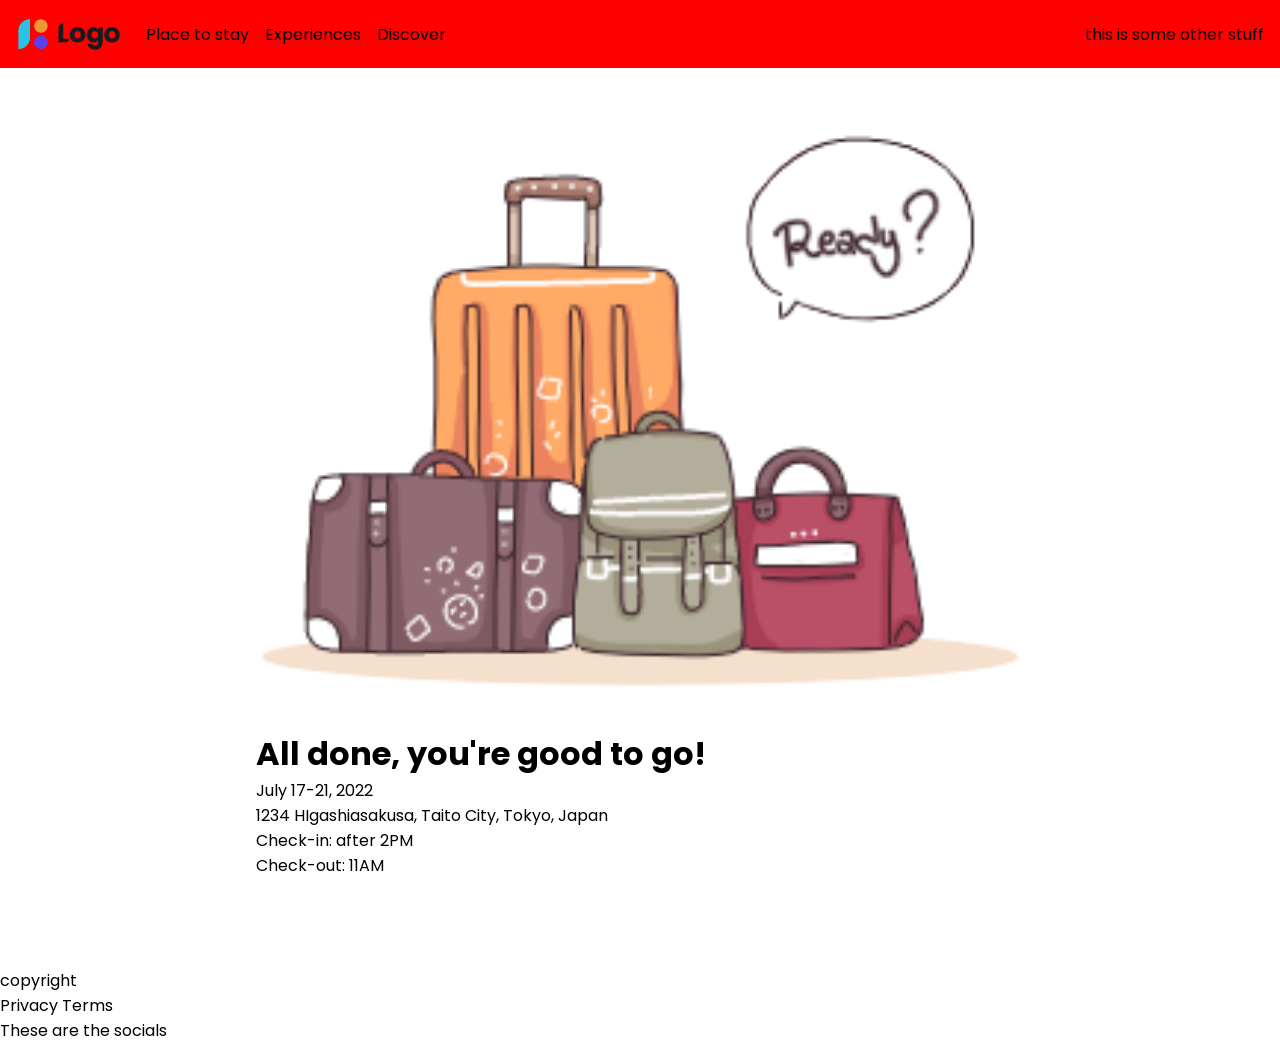
==== index.html @ 7aac406a "added html and partial css for complete sign up page" ====
<!DOCTYPE html>
<html lang="en">
  <head>
    <meta charset="UTF-8" />
    <meta http-equiv="X-UA-Compatible" content="IE=edge" />
    <meta name="viewport" content="width=device-width, initial-scale=1.0" />
    <title>Document</title>
    <link rel="stylesheet" href="css/complete_sign_up.css" />
  </head>
  <body>
    <header id="primary-header">
      <div id="nav-container">
        <nav>
          <a href="">
            <img src="assets/logo_image.png" alt="" id="logo-image" />
          </a>
          <ul>
            <li>Place to stay</li>
            <li>Experiences</li>
            <li>Discover</li>
          </ul>
        </nav>
        <div>this is some other stuff</div>
      </div>
    </header>
    <main>
      <div id  = 'content-container'>
        <div>
          <img src="assets/bags.png" alt="" />
          <h1>All done, you're good to go!</h1>
        </div>
  
      <div>
        <div>
          <div>July 17-21, 2022</div>
          <div>1234 HIgashiasakusa, Taito City, Tokyo, Japan</div>
          <div>Check-in: after 2PM</div>
          <div>Check-out: 11AM</div>
        </div>
        
      <section>
        <div></div>
      </div>
    </main>
    <footer>
      <div>
        <div>
          <div>copyright</div>
          <div>Privacy Terms</div>
        </div>
        <div id="socials-container">These are the socials</div>
      </div>
    </footer>
  </body>
</html>
---- css/complete_sign_up.css ----
@import url("https://fonts.googleapis.com/css2?family=Poppins&display=swap");

* {
    margin: 0;
    padding: 0;
    box-sizing: border-box;
    font-family: "Poppins", sans-serif;
}

img,
picture,
video * {
    width: 100%;
    display: block;
}

html,
body {
    height: 100%;
}

main {
    height: inherit
}

header{
    padding: 1rem;
    background-color: red;
}





#nav-container{
    display: flex;
    justify-content: space-between;
    align-items: center;
}

#nav-container > nav{
    display: flex;
    align-items: center;
}
#nav-container > nav > a{
    margin-right: 1.5rem;
}

#nav-container > nav> ul{
    display: flex;
    list-style-type: none;
    
}
#nav-container > nav >ul>li{
    margin-right: 1rem;font-size: 1rem;
}


main{
    display: flex;
    justify-content: center;
}

#content-container{

    width:60%;
   
}
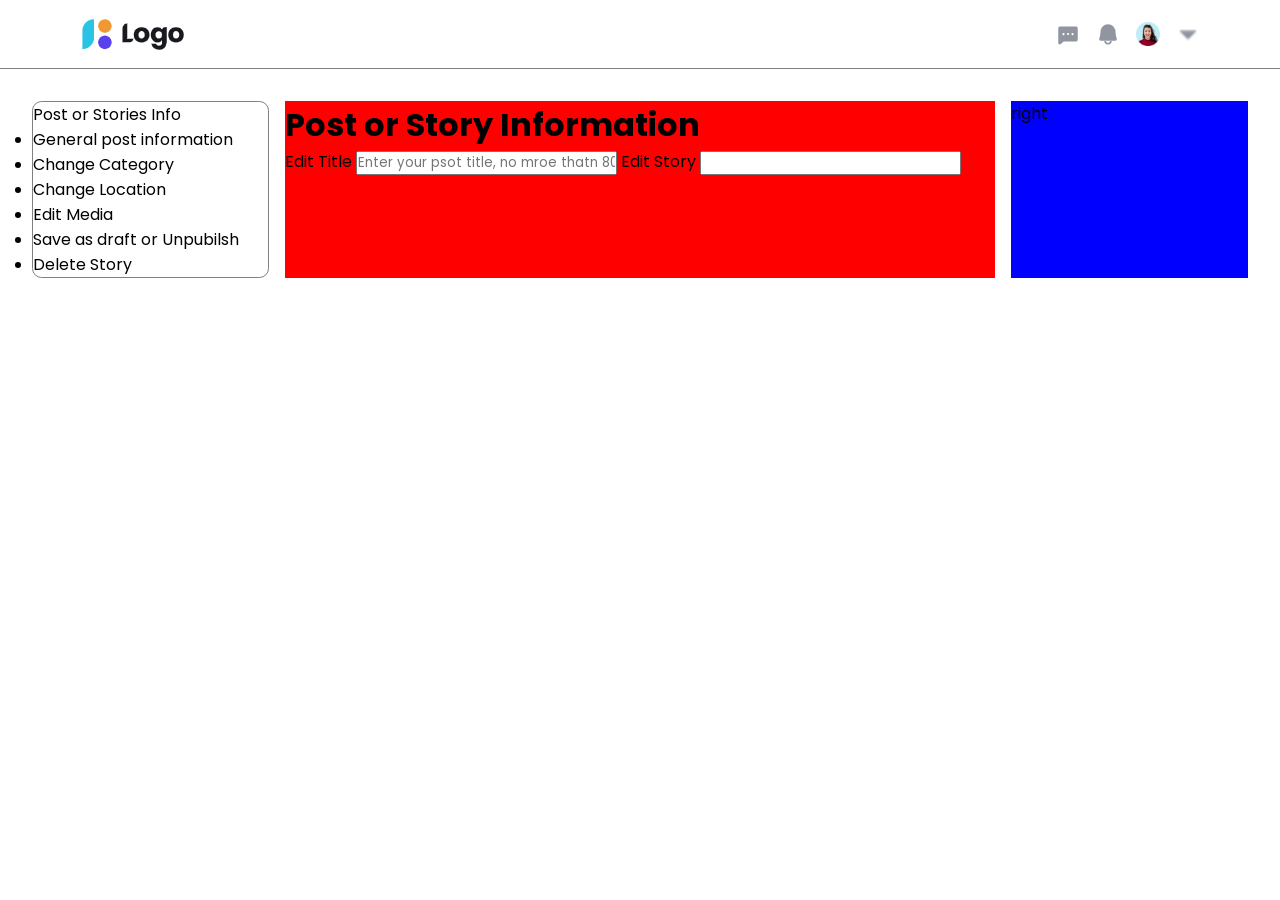
==== commit ce3e54eb: "added maanaage story page with partial styling" ====
--- a/index.html
+++ b/index.html
@@ -4,52 +4,58 @@
     <meta charset="UTF-8" />
     <meta http-equiv="X-UA-Compatible" content="IE=edge" />
     <meta name="viewport" content="width=device-width, initial-scale=1.0" />
+    <link rel="stylesheet" href="/css/edit_story.css" />
     <title>Document</title>
-    <link rel="stylesheet" href="css/complete_sign_up.css" />
   </head>
   <body>
     <header id="primary-header">
       <div id="nav-container">
         <nav>
-          <a href="">
+          <a href="#">
             <img src="assets/logo_image.png" alt="" id="logo-image" />
           </a>
+        </nav>
+        <div id="sub-list-container">
           <ul>
-            <li>Place to stay</li>
-            <li>Experiences</li>
-            <li>Discover</li>
+            <li>
+              <img src="/assets/chat_dots.png" alt="" class="nav-items" />
+            </li>
+            <li><img src="/assets/bell.png" alt="" class="nav-items" /></li>
+            <li><img src="/assets/Avatar.png" alt="" class="nav-items" /></li>
+            <li>
+              <img src="/assets/caret_down.png" alt="" class="nav-items" />
+            </li>
           </ul>
-        </nav>
-        <div>this is some other stuff</div>
+        </div>
       </div>
     </header>
-    <main>
-      <div id  = 'content-container'>
-        <div>
-          <img src="assets/bags.png" alt="" />
-          <h1>All done, you're good to go!</h1>
-        </div>
-  
-      <div>
-        <div>
-          <div>July 17-21, 2022</div>
-          <div>1234 HIgashiasakusa, Taito City, Tokyo, Japan</div>
-          <div>Check-in: after 2PM</div>
-          <div>Check-out: 11AM</div>
-        </div>
-        
-      <section>
+    <div id="page-container">
+      <aside id="side-menu">
+        <div>Post or Stories Info</div>
+        <ul>
+          <li>General post information</li>
+          <li>Change Category</li>
+          <li>Change Location</li>
+          <li>Edit Media</li>
+          <li>Save as draft or Unpubilsh</li>
+          <li>Delete Story</li>
+        </ul>
+      </aside>
+      <main>
+        <h1>Post or Story Information</h1>
+        <label for="">Edit Title</label>
+        <input
+          type="text"
+          placeholder="Enter your psot title, no mroe thatn 80 characters"
+        />
+        <label for="">Edit Story</label>
+        <input type="text" />
+
+        <div id="basic-features"></div>
         <div></div>
-      </div>
-    </main>
-    <footer>
-      <div>
-        <div>
-          <div>copyright</div>
-          <div>Privacy Terms</div>
-        </div>
-        <div id="socials-container">These are the socials</div>
-      </div>
-    </footer>
+        <div id="upload-images-container"></div>
+      </main>
+      <div id="publish-options">right</div>
+    </div>
   </body>
 </html>
--- a/css/edit_story.css
+++ b/css/edit_story.css
@@ -0,0 +1,85 @@
+@import url("https://fonts.googleapis.com/css2?family=Poppins&display=swap");
+
+* {
+    margin: 0;
+    padding: 0;
+    box-sizing: border-box;
+    font-family: "Poppins", sans-serif;
+}
+
+img,
+picture,
+video * {
+    width: 100%;
+    display: block;
+}
+
+html,
+body {
+    height: 100%;
+}
+
+
+header {
+    padding: 1rem 5rem;
+   border-bottom: 1px solid grey;
+}
+
+
+
+
+
+#nav-container {
+    display: flex;
+    justify-content: space-between;
+    align-items: center;
+}
+
+#nav-container>nav {
+    display: flex;
+    align-items: center;
+}
+
+#nav-container>nav>a {
+    margin-right: 1.5rem;
+}
+
+#nav-container>nav>ul {
+    display: flex;
+    list-style-type: none;
+
+}
+
+#nav-container>nav>ul>li {
+    margin-right: 1rem;
+    font-size: 1rem;
+}
+
+#sub-list-container>ul {
+    list-style-type: none;
+    display: flex;
+    gap: 1rem
+}
+.nav-items {
+width: 1.5rem
+}
+
+#page-container{
+    display: grid;
+    grid-template-columns: 1fr 3fr 1fr;
+    gap: 1rem;
+    padding: 2rem;
+}
+
+main{
+background-color: red;
+}
+
+#side-menu{
+    border: 1px solid grey;
+    border-radius: 0.6rem;
+}
+
+#publish-options{
+background-color: blue;
+}
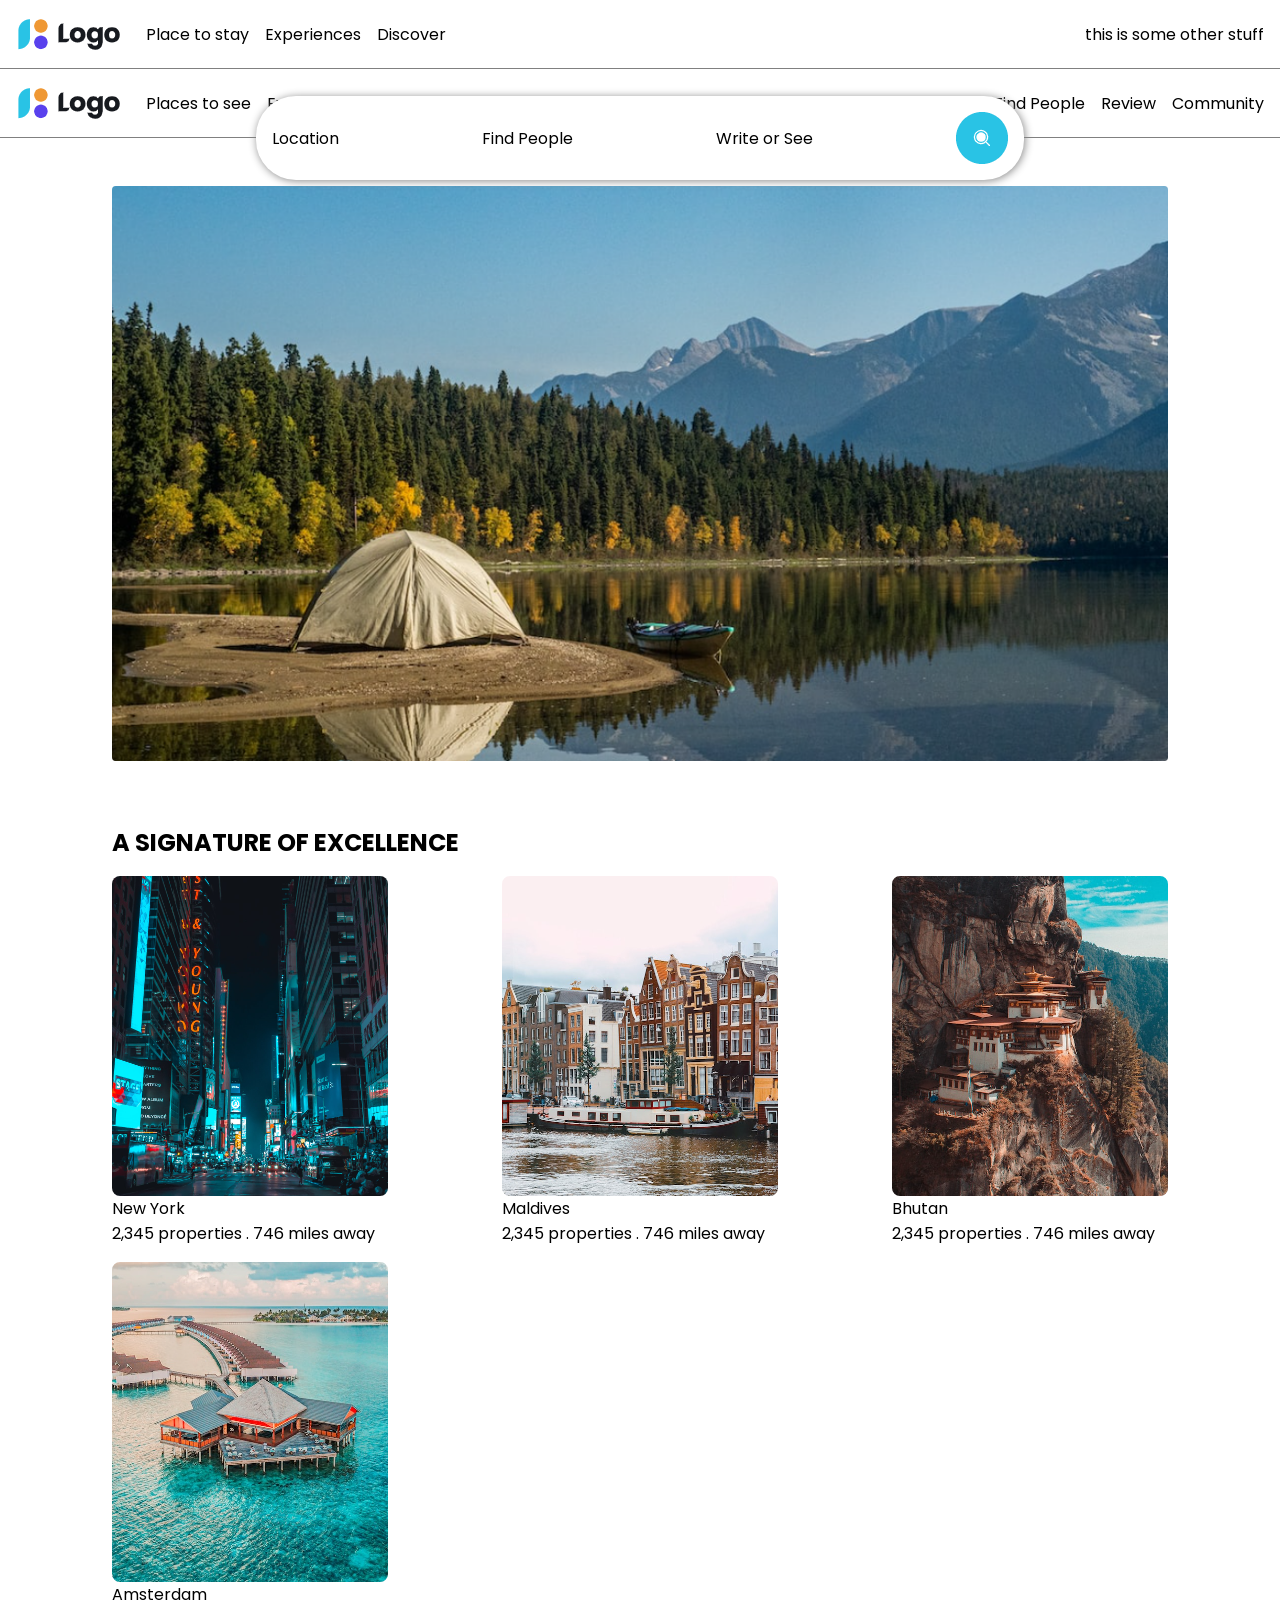
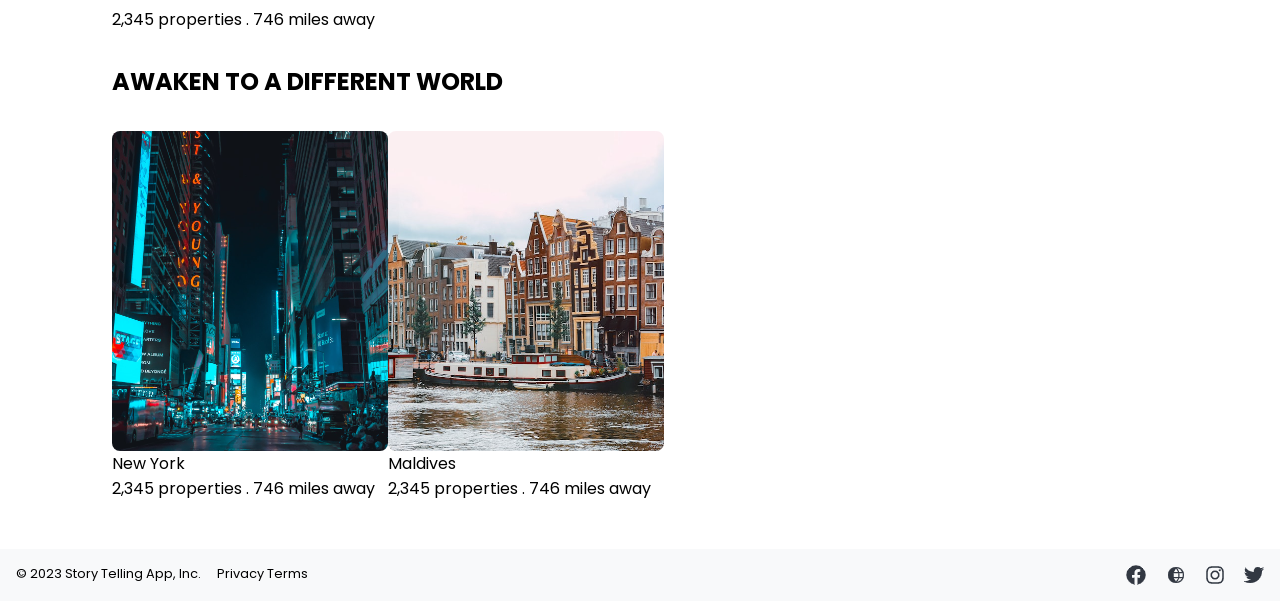
==== commit 606dc412: "resolved merge conflicts" ====
--- a/index.html
+++ b/index.html
@@ -4,58 +4,112 @@
     <meta charset="UTF-8" />
     <meta http-equiv="X-UA-Compatible" content="IE=edge" />
     <meta name="viewport" content="width=device-width, initial-scale=1.0" />
-    <link rel="stylesheet" href="/css/edit_story.css" />
-    <title>Document</title>
+    <title>Home</title>
+    <link rel="stylesheet" href="/css/home.css" />
   </head>
   <body>
     <header id="primary-header">
       <div id="nav-container">
         <nav>
-          <a href="#">
+          <a href="">
             <img src="assets/logo_image.png" alt="" id="logo-image" />
           </a>
+          <ul>
+            <li>Place to stay</li>
+            <li>Experiences</li>
+            <li>Discover</li>
+          </ul>
         </nav>
-        <div id="sub-list-container">
-          <ul>
-            <li>
-              <img src="/assets/chat_dots.png" alt="" class="nav-items" />
-            </li>
-            <li><img src="/assets/bell.png" alt="" class="nav-items" /></li>
-            <li><img src="/assets/Avatar.png" alt="" class="nav-items" /></li>
-            <li>
-              <img src="/assets/caret_down.png" alt="" class="nav-items" />
-            </li>
-          </ul>
+        <div>this is some other stuff</div>
+      </div>
+    </header>
+    <main>
+      <header id="primary-header">
+        <div id="nav-container">
+          <nav>
+            <a href="">
+              <img src="assets/logo_image.png" alt="" id="logo-image" />
+            </a>
+            <ul>
+              <li>Places to see</li>
+              <li>Experiences</li>
+              <li>Discover</li>
+            </ul>
+          </nav>
+          <div id="sub-list-container">
+            <ul>
+              <li>Find People</li>
+              <li>Review</li>
+              <li>Community</li>
+            </ul>
+          </div>
+        </div>
+        <div id="search-container">
+          <div>Location</div>
+          <div>Find People</div>
+          <div>Write or See</div>
+          <button id="search-button">
+            <img src="/assets/search_button.png" alt="search button image" />
+          </button>
+        </div>
+      </header>
+      <div id="main-content">
+        <img src="/assets/main_home_img.png" alt="" />
+        <section id="places-container">
+          <h1>A SIGNATURE OF EXCELLENCE</h1>
+          <div id="places-content">
+            <div>
+              <img src="/assets/place1.png" alt="" />
+              <p>New York</p>
+              <span>2,345 properties . 746 miles away</span>
+            </div>
+            <div>
+              <img src="/assets/place2.png" alt="" />
+              <p>Maldives</p>
+              <span>2,345 properties . 746 miles away</span>
+            </div>
+            <div>
+              <img src="/assets/place3.png" alt="" />
+              <p>Bhutan</p>
+              <span>2,345 properties . 746 miles away</span>
+            </div>
+            <div>
+              <img src="/assets/place4.png" alt="" />
+              <p>Amsterdam</p>
+              <span>2,345 properties . 746 miles away</span>
+            </div>
+          </div>
+        </section>
+        <section id="sign-up-container">
+          <h1>AWAKEN TO A DIFFERENT WORLD</h1>
+          <div id="sign-up-cards-container">
+            <div>
+              <img src="/assets/place1.png" alt="" />
+              <p>New York</p>
+              <span>2,345 properties . 746 miles away</span>
+            </div>
+            <div>
+              <img src="/assets/place2.png" alt="" />
+              <p>Maldives</p>
+              <span>2,345 properties . 746 miles away</span>
+            </div>
+          </div>
+        </section>
+      </div>
+    </main>
+    <footer>
+      <div id="footer-content-container">
+        <div id="legal-content-container">
+          <div>© 2023 Story Telling App, Inc.</div>
+          <div>Privacy Terms</div>
+        </div>
+        <div id="socials-container">
+          <a href="#"><img src="/assets/Facebook.png" alt="" /></a>
+          <a href="#"><img src="/assets/Globe.png" alt="" /></a>
+          <a href="#"><img src="/assets/Instagram.png" alt="" /></a>
+          <a href="#"><img src="/assets/Twitter.png" alt="" /></a>
         </div>
       </div>
-    </header>
-    <div id="page-container">
-      <aside id="side-menu">
-        <div>Post or Stories Info</div>
-        <ul>
-          <li>General post information</li>
-          <li>Change Category</li>
-          <li>Change Location</li>
-          <li>Edit Media</li>
-          <li>Save as draft or Unpubilsh</li>
-          <li>Delete Story</li>
-        </ul>
-      </aside>
-      <main>
-        <h1>Post or Story Information</h1>
-        <label for="">Edit Title</label>
-        <input
-          type="text"
-          placeholder="Enter your psot title, no mroe thatn 80 characters"
-        />
-        <label for="">Edit Story</label>
-        <input type="text" />
-
-        <div id="basic-features"></div>
-        <div></div>
-        <div id="upload-images-container"></div>
-      </main>
-      <div id="publish-options">right</div>
-    </div>
+    </footer>
   </body>
 </html>
--- a/css/home.css
+++ b/css/home.css
@@ -0,0 +1,133 @@
+@import url("https://fonts.googleapis.com/css2?family=Poppins&display=swap");
+
+* {
+    margin: 0;
+    padding: 0;
+    box-sizing: border-box;
+    font-family: "Poppins", sans-serif;
+}
+
+img,
+picture,
+video * {
+    width: 100%;
+    display: block;
+}
+
+html,
+body {
+    height: 100%;
+}
+
+
+header {
+    padding: 1rem;
+    border-bottom: 1px solid grey;
+}
+
+
+
+
+
+#nav-container {
+    display: flex;
+    justify-content: space-between;
+    align-items: center;
+}
+
+#nav-container>nav {
+    display: flex;
+    align-items: center;
+}
+
+#nav-container>nav>a {
+    margin-right: 1.5rem;
+}
+
+#nav-container>nav>ul {
+    display: flex;
+    list-style-type: none;
+
+}
+
+#nav-container>nav>ul>li {
+    margin-right: 1rem;
+    font-size: 1rem;
+}
+
+#sub-list-container > ul{
+    list-style-type: none;
+    display: flex;
+    gap: 1rem
+}
+
+header > #search-container{
+    position: absolute;
+    top: 6rem;
+    position: absolute;
+        left: 50%;
+        transform: translate(-50%, 0);
+        width: 60%;
+        border-radius: 2.5rem;
+        display: flex;
+        justify-content: space-between;
+        padding: 1rem;
+        align-items: center;
+box-shadow: 1px 1px 8px #888888;
+background-color: white;
+}
+
+#search-container> button{
+    border-radius: 50%;
+    border: none;
+}
+
+#main-content{
+    padding: 3rem 7rem;
+}
+
+#places-container{
+    margin-top: 4rem;
+}
+#places-container>h1{
+    margin: 1rem 0;
+}
+
+#places-content{
+    display: flex;
+    flex-wrap: wrap;
+    gap: 1rem;
+    justify-content: space-between;
+}
+
+#sign-up-container > h1{
+margin: 2rem 0
+}
+
+#sign-up-cards-container{
+    display: flex;
+}
+
+
+
+
+footer {
+    padding: 1rem;
+    background-color: #F8F9FA;
+}
+
+#footer-content-container {
+    display: flex;
+    justify-content: space-between;
+}
+
+#legal-content-container {
+    display: flex;
+    font-size: 0.8rem;
+    gap: 1rem;
+}
+
+#socials-container {
+    display: flex;
+    gap: 1.2rem;
+}
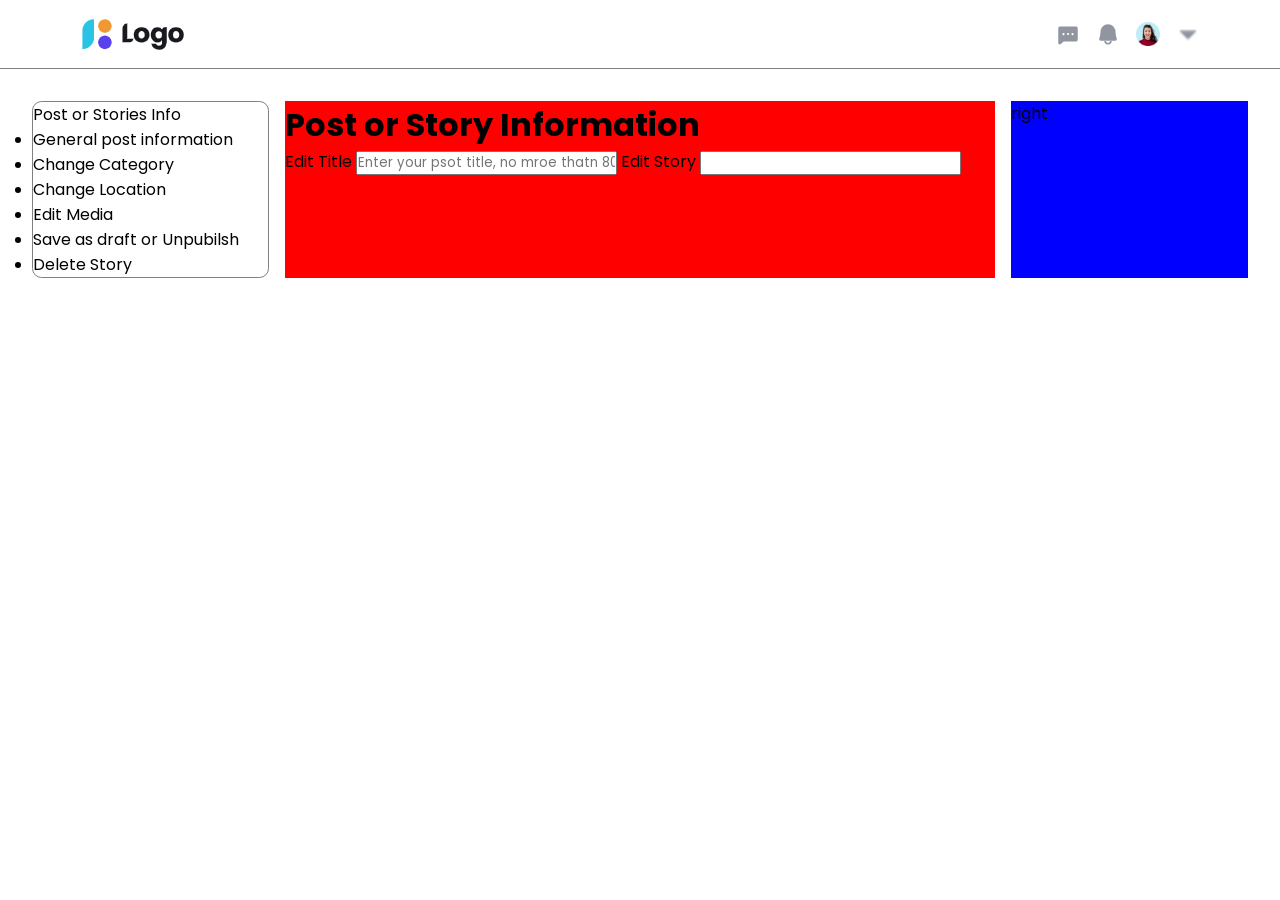
==== commit ef72a8f3: "added search results page and stylingin other files" ====
--- a/index.html
+++ b/index.html
@@ -4,112 +4,58 @@
     <meta charset="UTF-8" />
     <meta http-equiv="X-UA-Compatible" content="IE=edge" />
     <meta name="viewport" content="width=device-width, initial-scale=1.0" />
-    <title>Home</title>
-    <link rel="stylesheet" href="/css/home.css" />
+    <link rel="stylesheet" href="/css/edit_story.css" />
+    <title>Document</title>
   </head>
   <body>
     <header id="primary-header">
       <div id="nav-container">
         <nav>
-          <a href="">
+          <a href="#">
             <img src="assets/logo_image.png" alt="" id="logo-image" />
           </a>
+        </nav>
+        <div id="sub-list-container">
           <ul>
-            <li>Place to stay</li>
-            <li>Experiences</li>
-            <li>Discover</li>
+            <li>
+              <img src="/assets/chat_dots.png" alt="" class="nav-items" />
+            </li>
+            <li><img src="/assets/bell.png" alt="" class="nav-items" /></li>
+            <li><img src="/assets/Avatar.png" alt="" class="nav-items" /></li>
+            <li>
+              <img src="/assets/caret_down.png" alt="" class="nav-items" />
+            </li>
           </ul>
-        </nav>
-        <div>this is some other stuff</div>
+        </div>
       </div>
     </header>
-    <main>
-      <header id="primary-header">
-        <div id="nav-container">
-          <nav>
-            <a href="">
-              <img src="assets/logo_image.png" alt="" id="logo-image" />
-            </a>
-            <ul>
-              <li>Places to see</li>
-              <li>Experiences</li>
-              <li>Discover</li>
-            </ul>
-          </nav>
-          <div id="sub-list-container">
-            <ul>
-              <li>Find People</li>
-              <li>Review</li>
-              <li>Community</li>
-            </ul>
-          </div>
-        </div>
-        <div id="search-container">
-          <div>Location</div>
-          <div>Find People</div>
-          <div>Write or See</div>
-          <button id="search-button">
-            <img src="/assets/search_button.png" alt="search button image" />
-          </button>
-        </div>
-      </header>
-      <div id="main-content">
-        <img src="/assets/main_home_img.png" alt="" />
-        <section id="places-container">
-          <h1>A SIGNATURE OF EXCELLENCE</h1>
-          <div id="places-content">
-            <div>
-              <img src="/assets/place1.png" alt="" />
-              <p>New York</p>
-              <span>2,345 properties . 746 miles away</span>
-            </div>
-            <div>
-              <img src="/assets/place2.png" alt="" />
-              <p>Maldives</p>
-              <span>2,345 properties . 746 miles away</span>
-            </div>
-            <div>
-              <img src="/assets/place3.png" alt="" />
-              <p>Bhutan</p>
-              <span>2,345 properties . 746 miles away</span>
-            </div>
-            <div>
-              <img src="/assets/place4.png" alt="" />
-              <p>Amsterdam</p>
-              <span>2,345 properties . 746 miles away</span>
-            </div>
-          </div>
-        </section>
-        <section id="sign-up-container">
-          <h1>AWAKEN TO A DIFFERENT WORLD</h1>
-          <div id="sign-up-cards-container">
-            <div>
-              <img src="/assets/place1.png" alt="" />
-              <p>New York</p>
-              <span>2,345 properties . 746 miles away</span>
-            </div>
-            <div>
-              <img src="/assets/place2.png" alt="" />
-              <p>Maldives</p>
-              <span>2,345 properties . 746 miles away</span>
-            </div>
-          </div>
-        </section>
-      </div>
-    </main>
-    <footer>
-      <div id="footer-content-container">
-        <div id="legal-content-container">
-          <div>© 2023 Story Telling App, Inc.</div>
-          <div>Privacy Terms</div>
-        </div>
-        <div id="socials-container">
-          <a href="#"><img src="/assets/Facebook.png" alt="" /></a>
-          <a href="#"><img src="/assets/Globe.png" alt="" /></a>
-          <a href="#"><img src="/assets/Instagram.png" alt="" /></a>
-          <a href="#"><img src="/assets/Twitter.png" alt="" /></a>
-        </div>
-      </div>
-    </footer>
+    <div id="page-container">
+      <aside id="side-menu">
+        <div>Post or Stories Info</div>
+        <ul>
+          <li>General post information</li>
+          <li>Change Category</li>
+          <li>Change Location</li>
+          <li>Edit Media</li>
+          <li>Save as draft or Unpubilsh</li>
+          <li>Delete Story</li>
+        </ul>
+      </aside>
+      <main>
+        <h1>Post or Story Information</h1>
+        <label for="">Edit Title</label>
+        <input
+          type="text"
+          placeholder="Enter your psot title, no mroe thatn 80 characters"
+        />
+        <label for="">Edit Story</label>
+        <input type="text" />
+
+        <div id="basic-features"></div>
+        <div></div>
+        <div id="upload-images-container"></div>
+      </main>
+      <div id="publish-options">right</div>
+    </div>
   </body>
 </html>
--- a/css/edit_story.css
+++ b/css/edit_story.css
@@ -0,0 +1,85 @@
+@import url("https://fonts.googleapis.com/css2?family=Poppins&display=swap");
+
+* {
+    margin: 0;
+    padding: 0;
+    box-sizing: border-box;
+    font-family: "Poppins", sans-serif;
+}
+
+img,
+picture,
+video * {
+    width: 100%;
+    display: block;
+}
+
+html,
+body {
+    height: 100%;
+}
+
+
+header {
+    padding: 1rem 5rem;
+   border-bottom: 1px solid grey;
+}
+
+
+
+
+
+#nav-container {
+    display: flex;
+    justify-content: space-between;
+    align-items: center;
+}
+
+#nav-container>nav {
+    display: flex;
+    align-items: center;
+}
+
+#nav-container>nav>a {
+    margin-right: 1.5rem;
+}
+
+#nav-container>nav>ul {
+    display: flex;
+    list-style-type: none;
+
+}
+
+#nav-container>nav>ul>li {
+    margin-right: 1rem;
+    font-size: 1rem;
+}
+
+#sub-list-container>ul {
+    list-style-type: none;
+    display: flex;
+    gap: 1rem
+}
+.nav-items {
+width: 1.5rem
+}
+
+#page-container{
+    display: grid;
+    grid-template-columns: 1fr 3fr 1fr;
+    gap: 1rem;
+    padding: 2rem;
+}
+
+main{
+background-color: red;
+}
+
+#side-menu{
+    border: 1px solid grey;
+    border-radius: 0.6rem;
+}
+
+#publish-options{
+background-color: blue;
+}
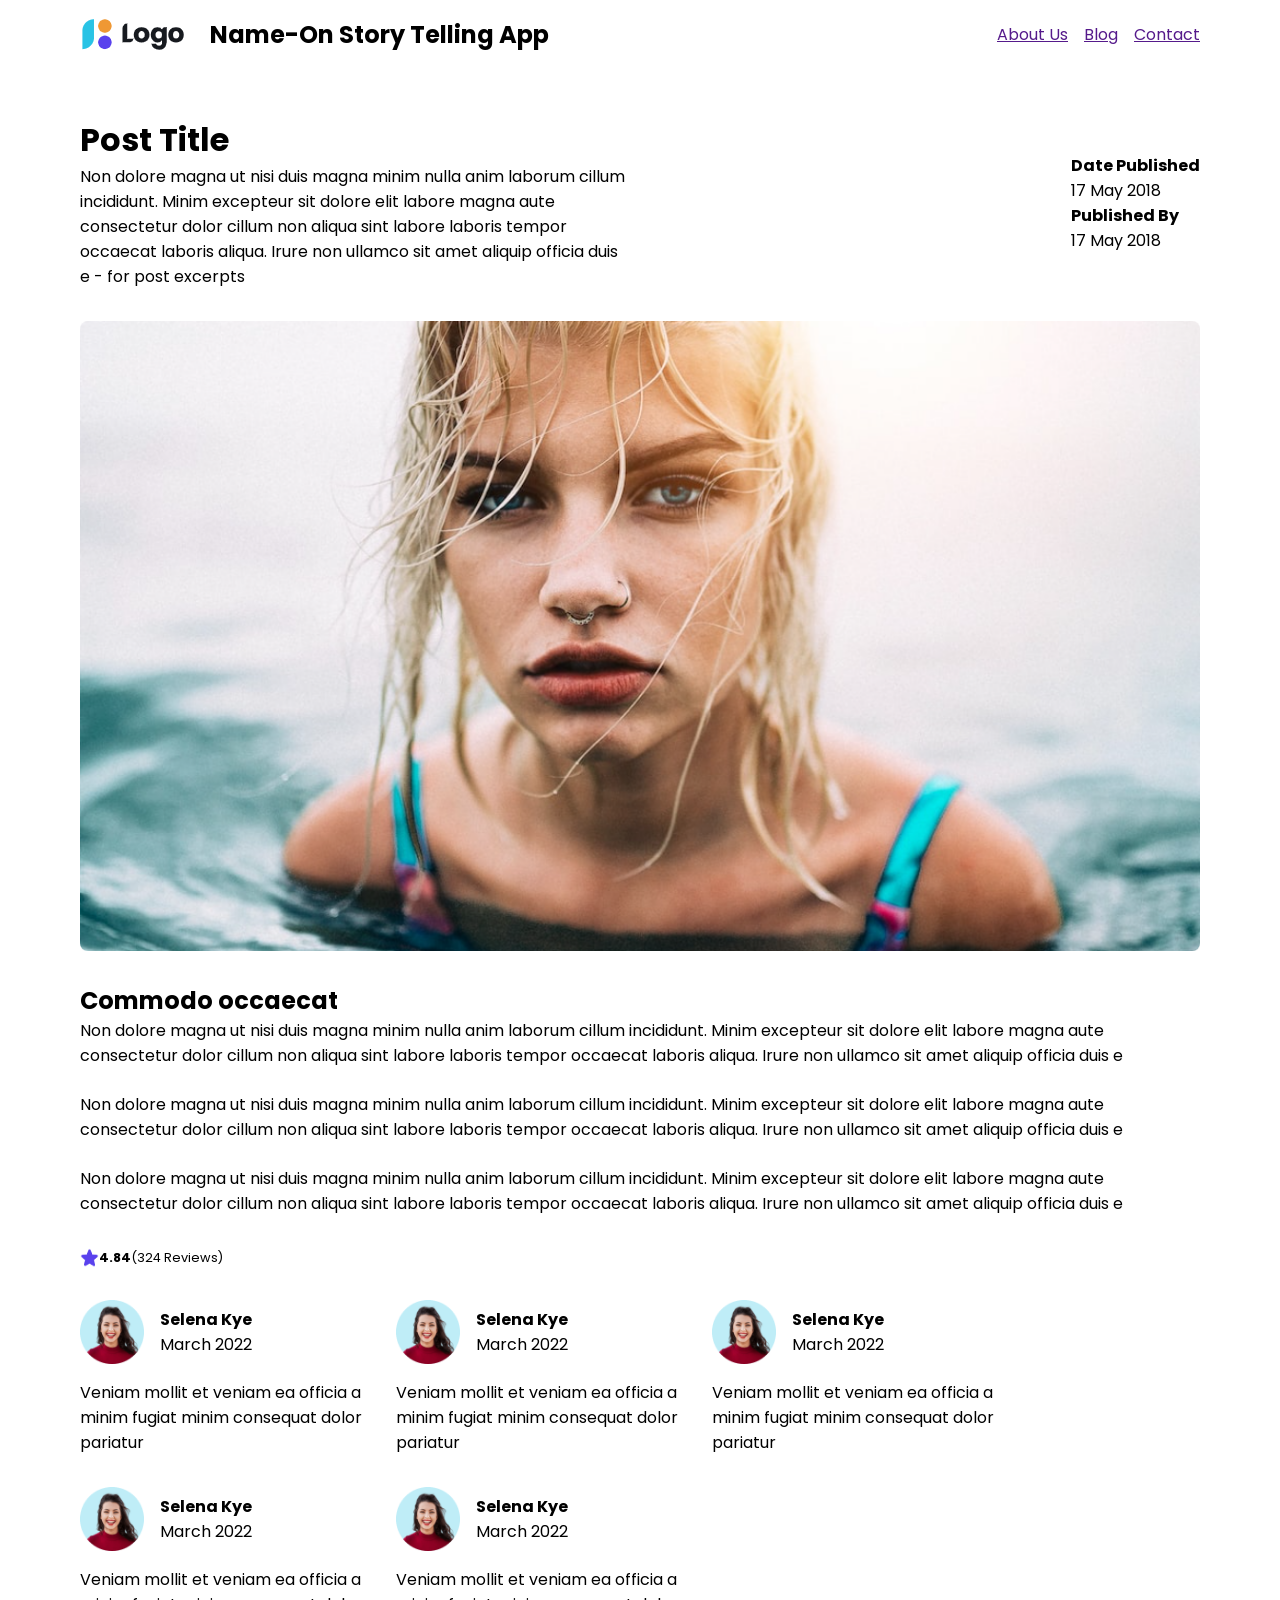
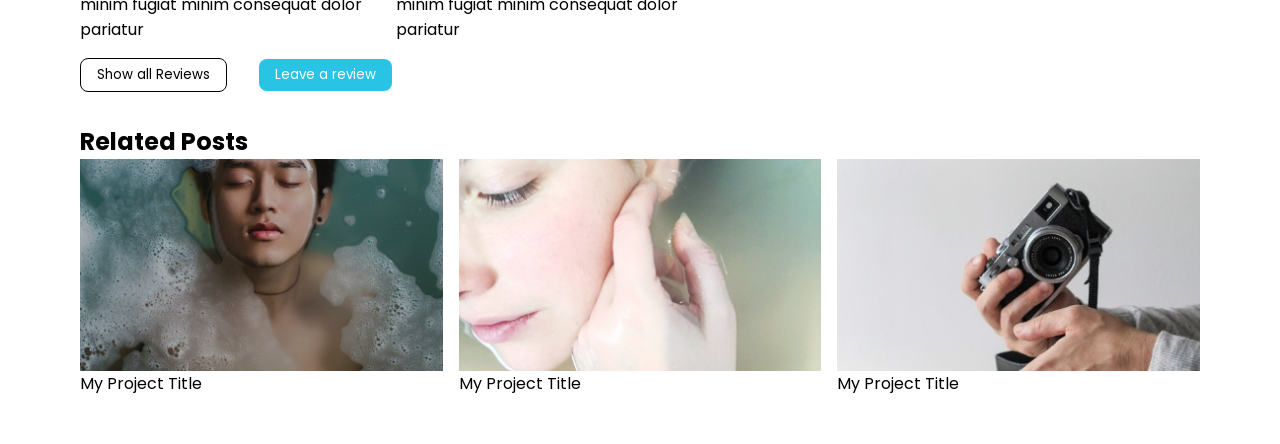
==== commit 13c62b43: "built single posts page" ====
--- a/index.html
+++ b/index.html
@@ -4,7 +4,7 @@
     <meta charset="UTF-8" />
     <meta http-equiv="X-UA-Compatible" content="IE=edge" />
     <meta name="viewport" content="width=device-width, initial-scale=1.0" />
-    <link rel="stylesheet" href="/css/edit_story.css" />
+    <link rel="stylesheet" href="css/single_post_page.css" />
     <title>Document</title>
   </head>
   <body>
@@ -14,48 +14,162 @@
           <a href="#">
             <img src="assets/logo_image.png" alt="" id="logo-image" />
           </a>
+          <h1>Name-On Story Telling App</h1>
         </nav>
         <div id="sub-list-container">
           <ul>
-            <li>
-              <img src="/assets/chat_dots.png" alt="" class="nav-items" />
-            </li>
-            <li><img src="/assets/bell.png" alt="" class="nav-items" /></li>
-            <li><img src="/assets/Avatar.png" alt="" class="nav-items" /></li>
-            <li>
-              <img src="/assets/caret_down.png" alt="" class="nav-items" />
-            </li>
+            <li><a href="">About Us</a></li>
+            <li><a href="">Blog</a></li>
+            <li><a href="">Contact</a></li>
           </ul>
         </div>
       </div>
     </header>
-    <div id="page-container">
-      <aside id="side-menu">
-        <div>Post or Stories Info</div>
-        <ul>
-          <li>General post information</li>
-          <li>Change Category</li>
-          <li>Change Location</li>
-          <li>Edit Media</li>
-          <li>Save as draft or Unpubilsh</li>
-          <li>Delete Story</li>
-        </ul>
-      </aside>
-      <main>
-        <h1>Post or Story Information</h1>
-        <label for="">Edit Title</label>
-        <input
-          type="text"
-          placeholder="Enter your psot title, no mroe thatn 80 characters"
-        />
-        <label for="">Edit Story</label>
-        <input type="text" />
+    <main>
+      <div id="main-page-content">
+        <div id="main-post-info-container">
+          <div id="post-info-container">
+            <h1>Post Title</h1>
+            <p>
+              Non dolore magna ut nisi duis magna minim nulla anim laborum
+              cillum incididunt. Minim excepteur sit dolore elit labore magna
+              aute consectetur dolor cillum non aliqua sint labore laboris
+              tempor occaecat laboris aliqua. Irure non ullamco sit amet aliquip
+              officia duis e - for post excerpts
+            </p>
+          </div>
+          <div id="post-information-container">
+            <span>
+              <b>Date Published</b>
+            </span>
+            <span> 17 May 2018 </span>
+            <span>
+              <b>Published By</b>
+            </span>
+            <span> 17 May 2018 </span>
+          </div>
+        </div>
+        <section aria-labelledby="post content">
+          <img src="/assets/post-image.png" alt="" id="post-image" />
+          <h2>Commodo occaecat</h2>
+          <p class="text-block">
+            Non dolore magna ut nisi duis magna minim nulla anim laborum cillum
+            incididunt. Minim excepteur sit dolore elit labore magna aute
+            consectetur dolor cillum non aliqua sint labore laboris tempor
+            occaecat laboris aliqua. Irure non ullamco sit amet aliquip officia
+            duis e
+          </p>
+          <p class="text-block">
+            Non dolore magna ut nisi duis magna minim nulla anim laborum cillum
+            incididunt. Minim excepteur sit dolore elit labore magna aute
+            consectetur dolor cillum non aliqua sint labore laboris tempor
+            occaecat laboris aliqua. Irure non ullamco sit amet aliquip officia
+            duis e
+          </p>
+          <p class="text-block">
+            Non dolore magna ut nisi duis magna minim nulla anim laborum cillum
+            incididunt. Minim excepteur sit dolore elit labore magna aute
+            consectetur dolor cillum non aliqua sint labore laboris tempor
+            occaecat laboris aliqua. Irure non ullamco sit amet aliquip officia
+            duis e
+          </p>
+        </section>
 
-        <div id="basic-features"></div>
-        <div></div>
-        <div id="upload-images-container"></div>
-      </main>
-      <div id="publish-options">right</div>
-    </div>
+        <section aria-labelledby="reviews">
+          <div id="review-rating-container">
+            <img src="assets/star.png" alt="star" />
+            <span><b>4.84</b> </span>
+            <span>(324 Reviews)</span>
+          </div>
+          <div id="reviews-container">
+            <div id="review-item">
+              <div id="review-details-container">
+                <img src="assets/Avatar.png" alt="" />
+                <div id="review-details">
+                  <p><b>Selena Kye</b></p>
+                  <p>March 2022</p>
+                </div>
+              </div>
+              <p>
+                Veniam mollit et veniam ea officia a minim fugiat minim
+                consequat dolor pariatur
+              </p>
+            </div>
+            <div id="review-item">
+              <div id="review-details-container">
+                <img src="assets/Avatar.png" alt="" />
+                <div id="review-details">
+                  <p><b>Selena Kye</b></p>
+                  <p>March 2022</p>
+                </div>
+              </div>
+              <p>
+                Veniam mollit et veniam ea officia a minim fugiat minim
+                consequat dolor pariatur
+              </p>
+            </div>
+            <div id="review-item">
+              <div id="review-details-container">
+                <img src="assets/Avatar.png" alt="" />
+                <div id="review-details">
+                  <p><b>Selena Kye</b></p>
+                  <p>March 2022</p>
+                </div>
+              </div>
+              <p>
+                Veniam mollit et veniam ea officia a minim fugiat minim
+                consequat dolor pariatur
+              </p>
+            </div>
+            <div id="review-item">
+              <div id="review-details-container">
+                <img src="assets/Avatar.png" alt="" />
+                <div id="review-details">
+                  <p><b>Selena Kye</b></p>
+                  <p>March 2022</p>
+                </div>
+              </div>
+              <p>
+                Veniam mollit et veniam ea officia a minim fugiat minim
+                consequat dolor pariatur
+              </p>
+            </div>
+            <div id="review-item">
+              <div id="review-details-container">
+                <img src="assets/Avatar.png" alt="" />
+                <div id="review-details">
+                  <p><b>Selena Kye</b></p>
+                  <p>March 2022</p>
+                </div>
+              </div>
+              <p>
+                Veniam mollit et veniam ea officia a minim fugiat minim
+                consequat dolor pariatur
+              </p>
+            </div>
+          </div>
+
+          <button id="show-reviews">Show all Reviews</button
+          ><button id="leave-reviews">Leave a review</button>
+        </section>
+        <section>
+          <h2>Related Posts</h2>
+          <div id="posts-container">
+            <div>
+              <img src="/assets/post-image1.png" alt="" />
+              <p>My Project Title</p>
+            </div>
+            <div>
+              <img src="/assets/post-image2.png" alt="" />
+              <p>My Project Title</p>
+            </div>
+            <div>
+              <img src="/assets/post-image3.jpg" alt="" />
+              <p>My Project Title</p>
+            </div>
+          </div>
+        </section>
+      </div>
+    </main>
   </body>
 </html>
--- a/css/single_post_page.css
+++ b/css/single_post_page.css
@@ -0,0 +1,161 @@
+@import url("https://fonts.googleapis.com/css2?family=Poppins&display=swap");
+
+* {
+    margin: 0;
+    padding: 0;
+    box-sizing: border-box;
+    font-family: "Poppins", sans-serif;
+}
+
+img,
+picture,
+video * {
+    width: 100%;
+    display: block;
+}
+
+html,
+body {
+    height: 100%;
+}
+
+
+header {
+    padding: 1rem 5rem;
+    margin-bottom: 2rem;
+}
+
+
+
+
+
+#nav-container {
+    display: flex;
+    justify-content: space-between;
+    align-items: center;
+}
+
+#nav-container>nav {
+    display: flex;
+    align-items: center;
+}
+
+#nav-container>nav>a {
+    margin-right: 1.5rem;
+}
+
+#nav-container>nav>ul {
+    display: flex;
+    list-style-type: none;
+
+}
+
+#nav-container>nav>ul>li {
+    margin-right: 1rem;
+    font-size: 1rem;
+}
+
+#sub-list-container>ul {
+    list-style-type: none;
+    display: flex;
+    gap: 1rem
+}
+
+.nav-items {
+    width: 1.5rem
+}
+
+main{
+    padding: 1rem 5rem;
+}
+
+section{
+    margin-bottom: 2rem;
+}
+
+#main-post-info-container{
+    display: flex;
+    align-items: center ;
+    justify-content: space-between;
+    margin-bottom: 2rem;
+}
+
+#post-info-container{
+    width: 55ch;
+}
+
+#post-information-container{
+    display: flex;
+    flex-direction: column;
+}
+
+.text-block{
+    margin-bottom: 1.5rem;
+}
+
+#post-image{
+    margin-bottom: 2rem;
+}
+
+#posts-container{
+    display: flex;
+    gap: 1rem;
+}
+
+#review-rating-container {
+    display: flex;
+    font-size: 0.8rem;
+    align-items: center;
+    margin-bottom: 2rem;
+
+}
+
+#review-rating-container>img {
+    width: 1.2rem;
+
+}
+
+#reviews-container{
+    display: flex;
+    flex-wrap: wrap;
+    align-items: center;
+   gap: 1rem;
+   
+}
+
+
+
+#review-details-container{
+    display: flex;
+    align-items: center;
+    gap: 1rem;
+    margin-bottom: 1rem
+    
+}
+
+#review-item{
+    width: 30ch;
+    margin-bottom: 1rem;
+}
+
+
+#review-details-container>img{
+    width: 4rem;
+}
+
+#show-reviews{
+background-color:white;
+border: 1px solid black;
+border-radius: 0.5rem;
+padding: 0.4rem 1rem;
+margin-right: 2rem;
+}
+
+#leave-reviews{
+background-color:   #29C3E5;
+    border-radius: 0.5rem;
+    border: none;
+    color: white;
+    padding: 0.4rem 1rem;
+}
+
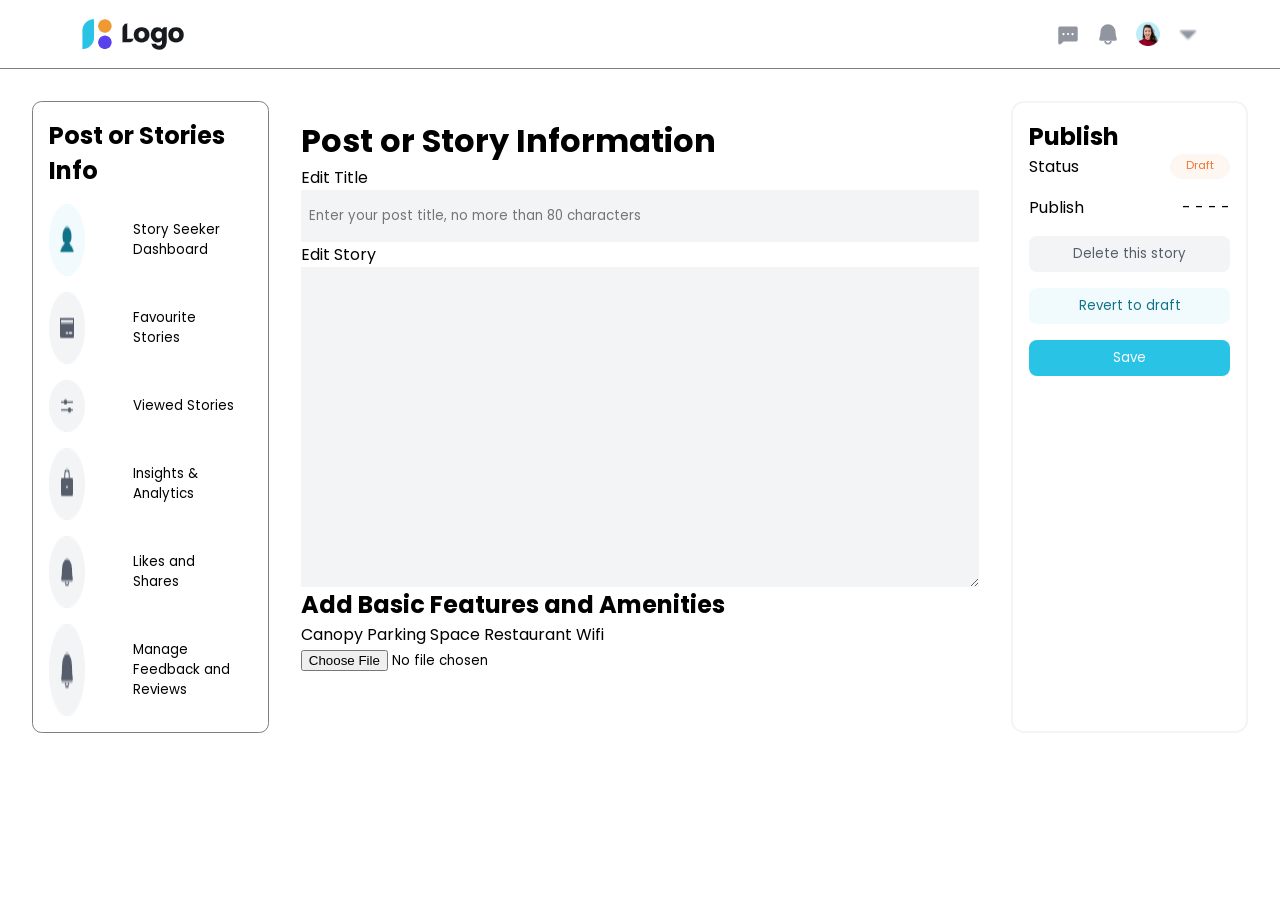
==== commit 9c92e671: "updated edit_story page" ====
--- a/index.html
+++ b/index.html
@@ -4,7 +4,7 @@
     <meta charset="UTF-8" />
     <meta http-equiv="X-UA-Compatible" content="IE=edge" />
     <meta name="viewport" content="width=device-width, initial-scale=1.0" />
-    <link rel="stylesheet" href="css/single_post_page.css" />
+    <link rel="stylesheet" href="/css/edit_story.css" />
     <title>Document</title>
   </head>
   <body>
@@ -14,162 +14,97 @@
           <a href="#">
             <img src="assets/logo_image.png" alt="" id="logo-image" />
           </a>
-          <h1>Name-On Story Telling App</h1>
         </nav>
         <div id="sub-list-container">
           <ul>
-            <li><a href="">About Us</a></li>
-            <li><a href="">Blog</a></li>
-            <li><a href="">Contact</a></li>
+            <li>
+              <img src="/assets/chat_dots.png" alt="" class="nav-items" />
+            </li>
+            <li><img src="/assets/bell.png" alt="" class="nav-items" /></li>
+            <li><img src="/assets/Avatar.png" alt="" class="nav-items" /></li>
+            <li>
+              <img src="/assets/caret_down.png" alt="" class="nav-items" />
+            </li>
           </ul>
         </div>
       </div>
     </header>
-    <main>
-      <div id="main-page-content">
-        <div id="main-post-info-container">
-          <div id="post-info-container">
-            <h1>Post Title</h1>
-            <p>
-              Non dolore magna ut nisi duis magna minim nulla anim laborum
-              cillum incididunt. Minim excepteur sit dolore elit labore magna
-              aute consectetur dolor cillum non aliqua sint labore laboris
-              tempor occaecat laboris aliqua. Irure non ullamco sit amet aliquip
-              officia duis e - for post excerpts
-            </p>
-          </div>
-          <div id="post-information-container">
-            <span>
-              <b>Date Published</b>
-            </span>
-            <span> 17 May 2018 </span>
-            <span>
-              <b>Published By</b>
-            </span>
-            <span> 17 May 2018 </span>
-          </div>
+    <div id="page-container">
+      <aside id="side-menu">
+        <h2>Post or Stories Info</h2>
+        <div class="menu-item">
+          <img src="/assets/Icons/avatar_icon.png" alt="" /><button>
+            Story Seeker Dashboard
+          </button>
         </div>
-        <section aria-labelledby="post content">
-          <img src="/assets/post-image.png" alt="" id="post-image" />
-          <h2>Commodo occaecat</h2>
-          <p class="text-block">
-            Non dolore magna ut nisi duis magna minim nulla anim laborum cillum
-            incididunt. Minim excepteur sit dolore elit labore magna aute
-            consectetur dolor cillum non aliqua sint labore laboris tempor
-            occaecat laboris aliqua. Irure non ullamco sit amet aliquip officia
-            duis e
-          </p>
-          <p class="text-block">
-            Non dolore magna ut nisi duis magna minim nulla anim laborum cillum
-            incididunt. Minim excepteur sit dolore elit labore magna aute
-            consectetur dolor cillum non aliqua sint labore laboris tempor
-            occaecat laboris aliqua. Irure non ullamco sit amet aliquip officia
-            duis e
-          </p>
-          <p class="text-block">
-            Non dolore magna ut nisi duis magna minim nulla anim laborum cillum
-            incididunt. Minim excepteur sit dolore elit labore magna aute
-            consectetur dolor cillum non aliqua sint labore laboris tempor
-            occaecat laboris aliqua. Irure non ullamco sit amet aliquip officia
-            duis e
-          </p>
+        <div class="menu-item">
+          <img src="/assets/Icons/card_icon.png" alt="" /><button>
+            Favourite Stories
+          </button>
+        </div>
+        <div class="menu-item">
+          <img src="/assets/Icons/slider_icon.png" alt="" /><button>
+            Viewed Stories
+          </button>
+        </div>
+        <div class="menu-item">
+          <img src="/assets/Icons/bag_icon.png" alt="" /><button>
+            Insights & Analytics
+          </button>
+        </div>
+        <div class="menu-item">
+          <img src="/assets/Icons/bell_icon.png" alt="" /><button>
+            Likes and Shares
+          </button>
+        </div>
+        <div class="menu-item">
+          <img src="/assets/Icons/bell_icon.png" alt="" /><button>
+            Manage Feedback and Reviews
+          </button>
+        </div>
+      </aside>
+      <main>
+        <h1>Post or Story Information</h1>
+        <section id="edit-post-container">
+          <label for="">Edit Title</label>
+          <input
+            type="text"
+            placeholder="Enter your post title, no more than 80 characters"
+          />
+          <label for="">Edit Story</label>
+          <textarea id="w3review" name="w3review" rows="4" cols="50"></textarea>
         </section>
 
-        <section aria-labelledby="reviews">
-          <div id="review-rating-container">
-            <img src="assets/star.png" alt="star" />
-            <span><b>4.84</b> </span>
-            <span>(324 Reviews)</span>
+        <section id="basic-features">
+          <h2>Add Basic Features and Amenities</h2>
+          <div id="features-container">
+            <span>Canopy</span>
+            <span>Parking Space</span>
+            <span>Restaurant</span>
+            <span>Wifi</span>
           </div>
-          <div id="reviews-container">
-            <div id="review-item">
-              <div id="review-details-container">
-                <img src="assets/Avatar.png" alt="" />
-                <div id="review-details">
-                  <p><b>Selena Kye</b></p>
-                  <p>March 2022</p>
-                </div>
-              </div>
-              <p>
-                Veniam mollit et veniam ea officia a minim fugiat minim
-                consequat dolor pariatur
-              </p>
-            </div>
-            <div id="review-item">
-              <div id="review-details-container">
-                <img src="assets/Avatar.png" alt="" />
-                <div id="review-details">
-                  <p><b>Selena Kye</b></p>
-                  <p>March 2022</p>
-                </div>
-              </div>
-              <p>
-                Veniam mollit et veniam ea officia a minim fugiat minim
-                consequat dolor pariatur
-              </p>
-            </div>
-            <div id="review-item">
-              <div id="review-details-container">
-                <img src="assets/Avatar.png" alt="" />
-                <div id="review-details">
-                  <p><b>Selena Kye</b></p>
-                  <p>March 2022</p>
-                </div>
-              </div>
-              <p>
-                Veniam mollit et veniam ea officia a minim fugiat minim
-                consequat dolor pariatur
-              </p>
-            </div>
-            <div id="review-item">
-              <div id="review-details-container">
-                <img src="assets/Avatar.png" alt="" />
-                <div id="review-details">
-                  <p><b>Selena Kye</b></p>
-                  <p>March 2022</p>
-                </div>
-              </div>
-              <p>
-                Veniam mollit et veniam ea officia a minim fugiat minim
-                consequat dolor pariatur
-              </p>
-            </div>
-            <div id="review-item">
-              <div id="review-details-container">
-                <img src="assets/Avatar.png" alt="" />
-                <div id="review-details">
-                  <p><b>Selena Kye</b></p>
-                  <p>March 2022</p>
-                </div>
-              </div>
-              <p>
-                Veniam mollit et veniam ea officia a minim fugiat minim
-                consequat dolor pariatur
-              </p>
-            </div>
-          </div>
-
-          <button id="show-reviews">Show all Reviews</button
-          ><button id="leave-reviews">Leave a review</button>
         </section>
         <section>
-          <h2>Related Posts</h2>
-          <div id="posts-container">
-            <div>
-              <img src="/assets/post-image1.png" alt="" />
-              <p>My Project Title</p>
-            </div>
-            <div>
-              <img src="/assets/post-image2.png" alt="" />
-              <p>My Project Title</p>
-            </div>
-            <div>
-              <img src="/assets/post-image3.jpg" alt="" />
-              <p>My Project Title</p>
-            </div>
-          </div>
+          <span></span>
         </section>
+        <div id="upload-images-container">
+          <input type="file" name="call me" id="" />
+        </div>
+      </main>
+      <div id="publish-options">
+        <h2>Publish</h2>
+        <div class="publish-item">
+          <span>Status</span>
+          <div id="draft">Draft</div>
+        </div>
+        <div class="publish-item">
+          <span>Publish</span>
+          <span>- - - -</span>
+        </div>
+        <button id="delete-button">Delete this story</button>
+        <button id="revert-button">Revert to draft</button>
+        <button id="save-button">Save</button>
       </div>
-    </main>
+    </div>
   </body>
 </html>
--- a/css/edit_story.css
+++ b/css/edit_story.css
@@ -0,0 +1,178 @@
+@import url("https://fonts.googleapis.com/css2?family=Poppins&display=swap");
+
+* {
+    margin: 0;
+    padding: 0;
+    box-sizing: border-box;
+    font-family: "Poppins", sans-serif;
+}
+
+img,
+picture,
+video * {
+    width: 100%;
+    display: block;
+}
+
+html,
+body {
+    height: 100%;
+}
+
+
+header {
+    padding: 1rem 5rem;
+   border-bottom: 1px solid grey;
+}
+
+
+
+
+
+#nav-container {
+    display: flex;
+    justify-content: space-between;
+    align-items: center;
+}
+
+#nav-container>nav {
+    display: flex;
+    align-items: center;
+}
+
+#nav-container>nav>a {
+    margin-right: 1.5rem;
+}
+
+#nav-container>nav>ul {
+    display: flex;
+    list-style-type: none;
+
+}
+
+#nav-container>nav>ul>li {
+    margin-right: 1rem;
+    font-size: 1rem;
+}
+
+#sub-list-container>ul {
+    list-style-type: none;
+    display: flex;
+    gap: 1rem
+}
+.nav-items {
+width: 1.5rem
+}
+
+#page-container{
+    display: grid;
+    grid-template-columns: 1fr 3fr 1fr;
+    gap: 1rem;
+    padding: 2rem;
+}
+
+aside {
+    display: flex;
+    flex-direction: column;
+    padding: 1rem;
+    gap: 1rem;
+}
+
+.menu-item {
+    display: flex;
+    justify-content: space-between;
+    gap: 2rem;
+}
+
+.menu-item>img {
+    flex: 1;
+}
+
+.menu-item>button {
+    flex: 5;
+    border-radius: 0.4rem;
+    border: none;
+    background-color: white;
+    text-align: left;
+    padding: 1rem;
+}
+
+.menu-item>button:hover {
+    background-color: #D8F4FA;
+    color: #368B9E;
+    font-weight: 600;
+
+
+
+}
+
+main{
+padding: 1rem;
+}
+
+#side-menu{
+    border: 1px solid grey;
+    border-radius: 0.6rem;
+}
+
+#publish-options{
+border: 2px solid #F3F4F6;
+border-radius: 0.8rem;
+padding: 1rem;
+display: flex;
+flex-direction: column  ;
+}
+
+#draft{
+background-color: #FEF6F1;
+padding: 0.2rem 1rem;
+color: #EC7735;
+font-size: 0.7em;
+border-radius: 1rem;
+}
+
+#publish-options>button{
+    border: none;
+    margin-bottom: 1rem;
+    padding: 0.5rem 1.2rem;
+    border-radius: 0.5rem;
+}
+
+
+#edit-post-container{
+    display: flex;
+    flex-direction: column;
+}
+
+#edit-post-container> input,textarea{
+    border:none;
+    background-color: #F3F4F6;
+    padding: 1rem 0.5rem;
+}
+#edit-post-container> textarea{
+    height: 20rem;
+}
+
+
+.publish-item{
+    display: flex;
+    justify-content: space-between;
+    margin-bottom: 1rem;
+}
+
+
+
+#save-button{
+    background-color: #29C3E5;
+color: white;
+}
+
+#revert-button{
+    color: #117389;
+background-color: #F1FBFD;
+}
+#delete-button{
+    background-color: #F3F4F6;
+    color: #565E6C;
+
+}
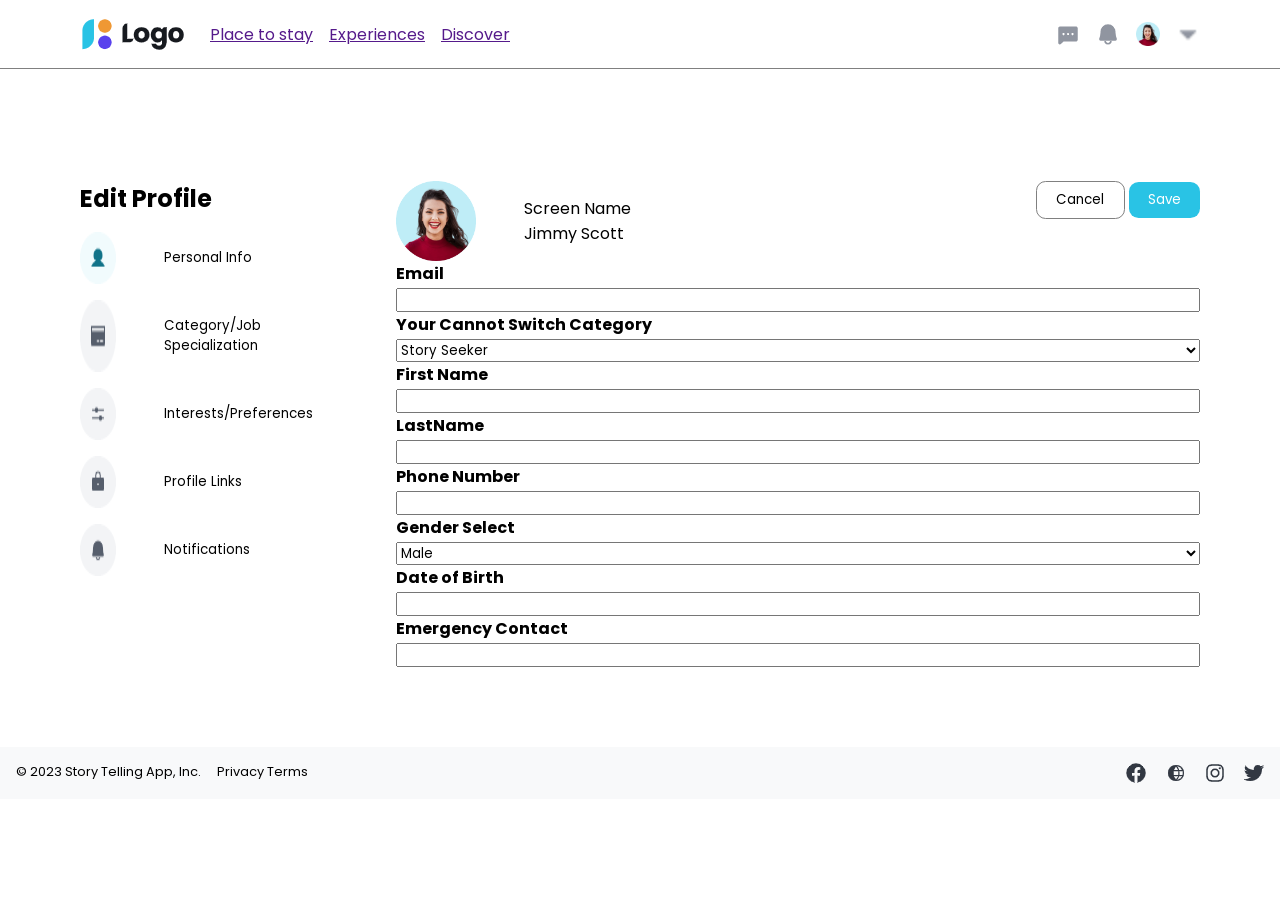
==== commit 2aaf6517: "users can now edit their profiles in edit_profile" ====
--- a/index.html
+++ b/index.html
@@ -4,8 +4,8 @@
     <meta charset="UTF-8" />
     <meta http-equiv="X-UA-Compatible" content="IE=edge" />
     <meta name="viewport" content="width=device-width, initial-scale=1.0" />
-    <link rel="stylesheet" href="/css/edit_story.css" />
     <title>Document</title>
+    <link rel="stylesheet" href="/css/edit_profile.css" />
   </head>
   <body>
     <header id="primary-header">
@@ -14,6 +14,11 @@
           <a href="#">
             <img src="assets/logo_image.png" alt="" id="logo-image" />
           </a>
+          <ul>
+            <li><a href="">Place to stay</a></li>
+            <li><a href="">Experiences</a></li>
+            <li><a href="">Discover</a></li>
+          </ul>
         </nav>
         <div id="sub-list-container">
           <ul>
@@ -29,82 +34,88 @@
         </div>
       </div>
     </header>
-    <div id="page-container">
-      <aside id="side-menu">
-        <h2>Post or Stories Info</h2>
+    <div id="page-content-container">
+      <aside>
+        <h1>Edit Profile</h1>
         <div class="menu-item">
           <img src="/assets/Icons/avatar_icon.png" alt="" /><button>
-            Story Seeker Dashboard
+            Personal Info
           </button>
         </div>
         <div class="menu-item">
           <img src="/assets/Icons/card_icon.png" alt="" /><button>
-            Favourite Stories
+            Category/Job Specialization
           </button>
         </div>
         <div class="menu-item">
           <img src="/assets/Icons/slider_icon.png" alt="" /><button>
-            Viewed Stories
+            Interests/Preferences
           </button>
         </div>
         <div class="menu-item">
           <img src="/assets/Icons/bag_icon.png" alt="" /><button>
-            Insights & Analytics
+            Profile Links
           </button>
         </div>
         <div class="menu-item">
           <img src="/assets/Icons/bell_icon.png" alt="" /><button>
-            Likes and Shares
-          </button>
-        </div>
-        <div class="menu-item">
-          <img src="/assets/Icons/bell_icon.png" alt="" /><button>
-            Manage Feedback and Reviews
+            Notifications
           </button>
         </div>
       </aside>
       <main>
-        <h1>Post or Story Information</h1>
-        <section id="edit-post-container">
-          <label for="">Edit Title</label>
-          <input
-            type="text"
-            placeholder="Enter your post title, no more than 80 characters"
-          />
-          <label for="">Edit Story</label>
-          <textarea id="w3review" name="w3review" rows="4" cols="50"></textarea>
-        </section>
-
-        <section id="basic-features">
-          <h2>Add Basic Features and Amenities</h2>
-          <div id="features-container">
-            <span>Canopy</span>
-            <span>Parking Space</span>
-            <span>Restaurant</span>
-            <span>Wifi</span>
+        <div id="user-info-container">
+          <div id="user-image-container">
+            <img src="/assets/Avatar.png" alt="" />
+            <div>
+              <p>Screen Name</p>
+              <p>Jimmy Scott</p>
+            </div>
           </div>
-        </section>
-        <section>
-          <span></span>
-        </section>
-        <div id="upload-images-container">
-          <input type="file" name="call me" id="" />
+          <div id="button-container">
+            <button id="cancel-button">Cancel</button>
+            <button id="save-button">Save</button>
+          </div>
+        </div>
+        <div id="edit-info-container">
+          <label for="email">Email</label>
+          <input type="text" name="email" />
+          <label for="">Your Cannot Switch Category</label>
+          <select name="cars" id="cars">
+            <option value="male">Story Seeker</option>
+            <option value="female">Story Teller</option>
+          </select>
+          <label for="">First Name</label>
+          <input type="text" />
+          <label for="">LastName</label>
+          <input type="text" />
+          <label for="">Phone Number</label>
+          <input type="text" />
+          <label for="">Gender Select</label>
+          <select name="cars" id="cars">
+            <option value="male">Male</option>
+            <option value="female">Female</option>
+          </select>
+          <label for="">Date of Birth</label>
+          <input type="text" />
+          <label for="">Emergency Contact</label>
+          <input type="text" />
         </div>
       </main>
-      <div id="publish-options">
-        <h2>Publish</h2>
-        <div class="publish-item">
-          <span>Status</span>
-          <div id="draft">Draft</div>
+    </div>
+    <footer>
+      <div id="footer-content-container">
+        <div id="legal-content-container">
+          <div>© 2023 Story Telling App, Inc.</div>
+          <div>Privacy Terms</div>
         </div>
-        <div class="publish-item">
-          <span>Publish</span>
-          <span>- - - -</span>
+        <div id="socials-container">
+          <a href="#"><img src="/assets/Facebook.png" alt="" /></a>
+          <a href="#"><img src="/assets/Globe.png" alt="" /></a>
+          <a href="#"><img src="/assets/Instagram.png" alt="" /></a>
+          <a href="#"><img src="/assets/Twitter.png" alt="" /></a>
         </div>
-        <button id="delete-button">Delete this story</button>
-        <button id="revert-button">Revert to draft</button>
-        <button id="save-button">Save</button>
       </div>
-    </div>
+    </footer>
   </body>
 </html>
--- a/css/edit_profile.css
+++ b/css/edit_profile.css
@@ -0,0 +1,173 @@
+@import url("https://fonts.googleapis.com/css2?family=Poppins&display=swap");
+
+* {
+    margin: 0;
+    padding: 0;
+    box-sizing: border-box;
+    font-family: "Poppins", sans-serif;
+}
+
+img,
+picture,
+video * {
+    width: 100%;
+    display: block;
+}
+
+html,
+body {
+    height: 100%;
+}
+
+
+header {
+    padding: 1rem 5rem;
+    border-bottom: 1px solid grey;
+    margin-bottom: 2rem;
+}
+
+
+
+
+
+#nav-container {
+    display: flex;
+    justify-content: space-between;
+    align-items: center;
+}
+
+#nav-container>nav {
+    display: flex;
+    align-items: center;
+}
+
+#nav-container>nav>a {
+    margin-right: 1.5rem;
+}
+
+#nav-container>nav>ul {
+    display: flex;
+    list-style-type: none;
+
+}
+
+#nav-container>nav>ul>li {
+    margin-right: 1rem;
+    font-size: 1rem;
+}
+
+#sub-list-container>ul {
+    list-style-type: none;
+    display: flex;
+    gap: 1rem
+}
+
+.nav-items {
+    width: 1.5rem
+}
+
+#page-content-container{
+    display: grid;
+    grid-template-columns: 1fr 3fr;
+    padding: 5rem;
+    gap: 3rem;
+
+
+}
+
+aside{
+    display: flex;
+    flex-direction: column;
+   
+    gap: 1rem;
+}
+
+.menu-item{
+    display: flex;
+    justify-content: space-between;
+    gap: 2rem;
+}
+
+.menu-item >img{
+    flex: 1;
+}
+
+.menu-item >button{
+    flex: 5;
+    border-radius: 0.4rem;
+   border: none;
+   background-color: white;
+   text-align: left;
+   padding: 1rem;
+}
+.menu-item >button:hover{
+    background-color: #D8F4FA;
+    color: #368B9E;
+    font-weight: 600;
+    
+    
+   
+}
+
+#user-info-container{
+    display: flex;
+    justify-content: space-between;
+}
+
+#user-image-container{
+    display: flex;
+    gap: 3rem;
+    align-items: center;
+}
+
+#user-image-container>img{
+    width: 5rem
+}
+
+
+
+#edit-info-container>input,select{
+    width: 100%;
+}
+#edit-info-container>label{
+    font-weight: bold;
+}
+
+
+#cancel-button{
+    background-color: white;
+    border: 1px solid grey;
+    padding: 0.5rem 1.2rem;
+    border-radius: 0.6rem;
+
+}
+#save-button{
+    background-color: #29C3E5;
+    padding: 0.5rem 1.2rem;
+    color: white;
+        border-radius: .6rem;
+        border: none;
+}
+
+
+
+footer {
+    padding: 1rem;
+    background-color: #F8F9FA;
+}
+
+#footer-content-container {
+    display: flex;
+    justify-content: space-between;
+}
+
+#legal-content-container {
+    display: flex;
+    font-size: 0.8rem;
+    gap: 1rem;
+}
+
+#socials-container {
+    display: flex;
+    gap: 1.2rem;
+}
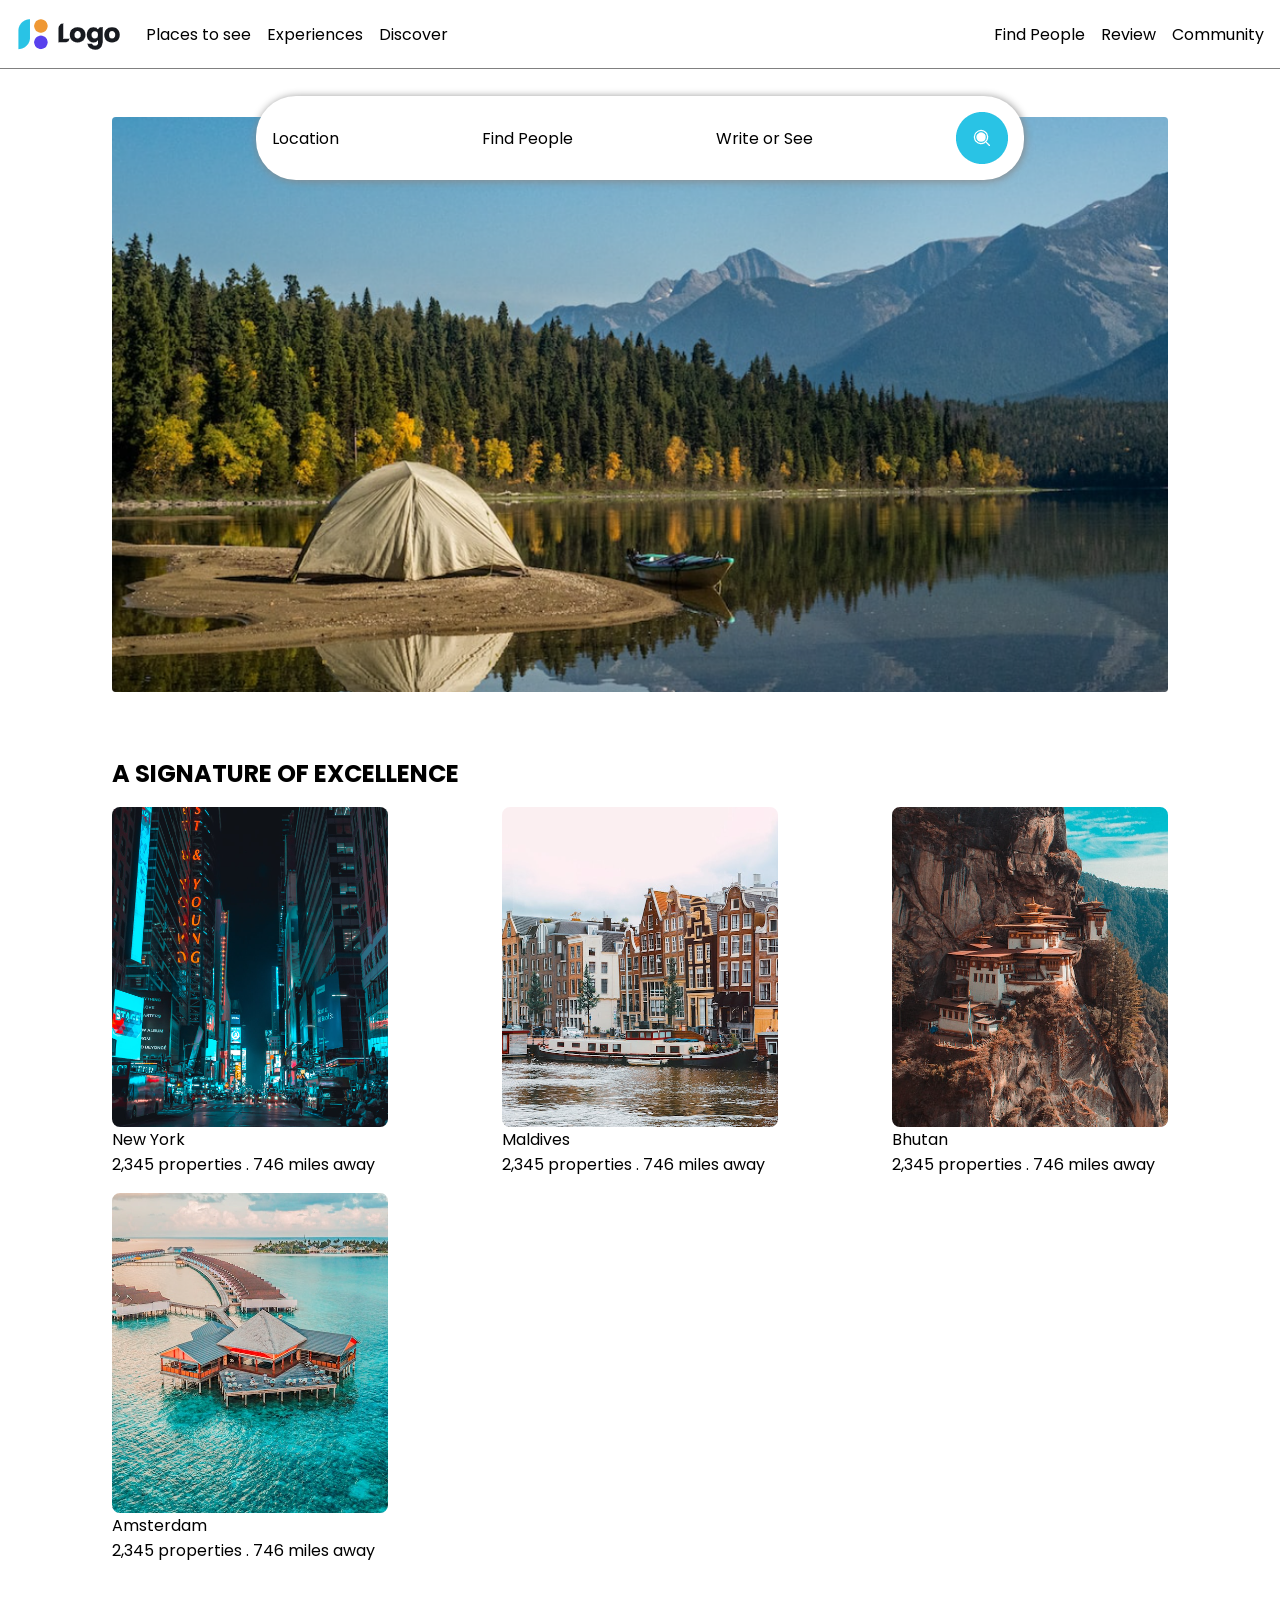
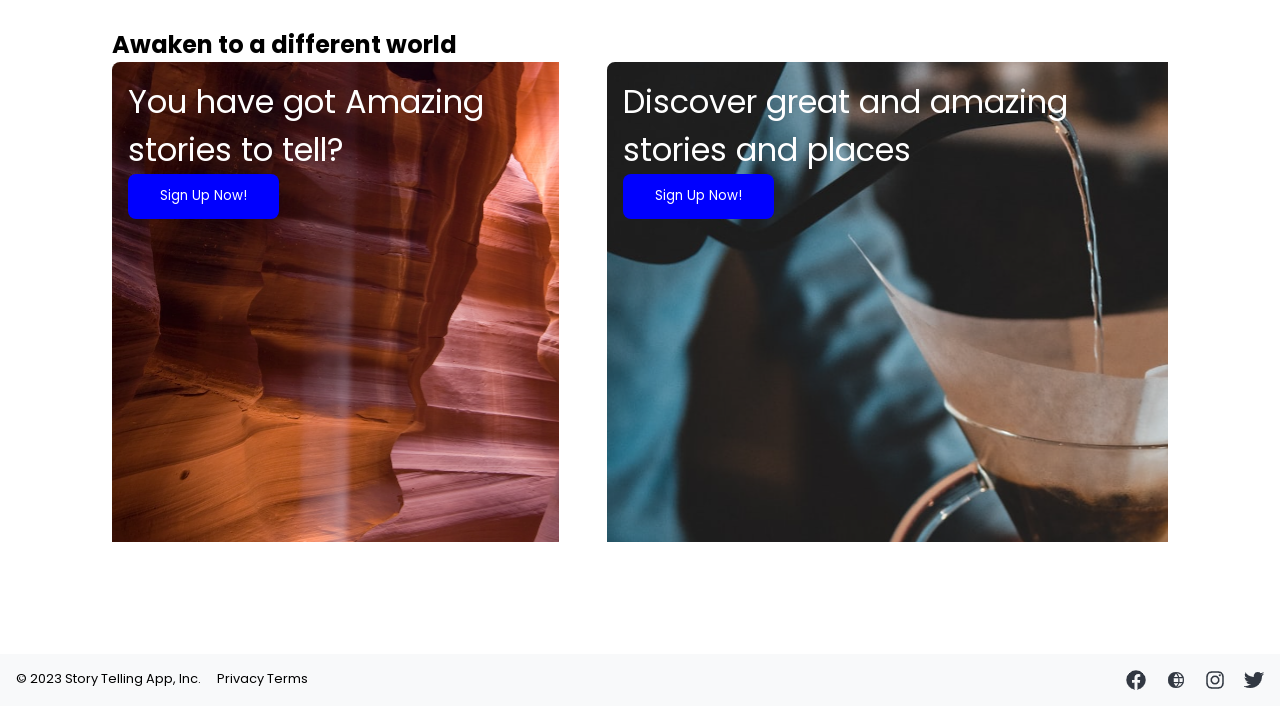
==== commit a5c301c1: "Added new styels and elements to the home page" ====
--- a/index.html
+++ b/index.html
@@ -4,105 +4,84 @@
     <meta charset="UTF-8" />
     <meta http-equiv="X-UA-Compatible" content="IE=edge" />
     <meta name="viewport" content="width=device-width, initial-scale=1.0" />
-    <title>Document</title>
-    <link rel="stylesheet" href="/css/edit_profile.css" />
+    <title>Home</title>
+    <link rel="stylesheet" href="/css/home.css" />
   </head>
   <body>
-    <header id="primary-header">
-      <div id="nav-container">
-        <nav>
-          <a href="#">
-            <img src="assets/logo_image.png" alt="" id="logo-image" />
-          </a>
-          <ul>
-            <li><a href="">Place to stay</a></li>
-            <li><a href="">Experiences</a></li>
-            <li><a href="">Discover</a></li>
-          </ul>
-        </nav>
-        <div id="sub-list-container">
-          <ul>
-            <li>
-              <img src="/assets/chat_dots.png" alt="" class="nav-items" />
-            </li>
-            <li><img src="/assets/bell.png" alt="" class="nav-items" /></li>
-            <li><img src="/assets/Avatar.png" alt="" class="nav-items" /></li>
-            <li>
-              <img src="/assets/caret_down.png" alt="" class="nav-items" />
-            </li>
-          </ul>
+    <main>
+      <header id="primary-header">
+        <div id="nav-container">
+          <nav>
+            <a href="">
+              <img src="assets/logo_image.png" alt="" id="logo-image" />
+            </a>
+            <ul>
+              <li>Places to see</li>
+              <li>Experiences</li>
+              <li>Discover</li>
+            </ul>
+          </nav>
+          <div id="sub-list-container">
+            <ul>
+              <li>Find People</li>
+              <li>Review</li>
+              <li>Community</li>
+            </ul>
+          </div>
         </div>
-      </div>
-    </header>
-    <div id="page-content-container">
-      <aside>
-        <h1>Edit Profile</h1>
-        <div class="menu-item">
-          <img src="/assets/Icons/avatar_icon.png" alt="" /><button>
-            Personal Info
+        <div id="search-container">
+          <div>Location</div>
+          <div>Find People</div>
+          <div>Write or See</div>
+          <button id="search-button">
+            <img src="/assets/search_button.png" alt="search button image" />
           </button>
         </div>
-        <div class="menu-item">
-          <img src="/assets/Icons/card_icon.png" alt="" /><button>
-            Category/Job Specialization
-          </button>
-        </div>
-        <div class="menu-item">
-          <img src="/assets/Icons/slider_icon.png" alt="" /><button>
-            Interests/Preferences
-          </button>
-        </div>
-        <div class="menu-item">
-          <img src="/assets/Icons/bag_icon.png" alt="" /><button>
-            Profile Links
-          </button>
-        </div>
-        <div class="menu-item">
-          <img src="/assets/Icons/bell_icon.png" alt="" /><button>
-            Notifications
-          </button>
-        </div>
-      </aside>
-      <main>
-        <div id="user-info-container">
-          <div id="user-image-container">
-            <img src="/assets/Avatar.png" alt="" />
+      </header>
+      <div id="main-content">
+        <img src="/assets/main_home_img.png" alt="" />
+        <section id="places-container">
+          <h1>A SIGNATURE OF EXCELLENCE</h1>
+          <div id="places-content">
             <div>
-              <p>Screen Name</p>
-              <p>Jimmy Scott</p>
+              <img src="/assets/place1.png" alt="" />
+              <p>New York</p>
+              <span>2,345 properties . 746 miles away</span>
+            </div>
+            <div>
+              <img src="/assets/place2.png" alt="" />
+              <p>Maldives</p>
+              <span>2,345 properties . 746 miles away</span>
+            </div>
+            <div>
+              <img src="/assets/place3.png" alt="" />
+              <p>Bhutan</p>
+              <span>2,345 properties . 746 miles away</span>
+            </div>
+            <div>
+              <img src="/assets/place4.png" alt="" />
+              <p>Amsterdam</p>
+              <span>2,345 properties . 746 miles away</span>
             </div>
           </div>
-          <div id="button-container">
-            <button id="cancel-button">Cancel</button>
-            <button id="save-button">Save</button>
+        </section>
+
+        <section>
+          <h2>Awaken to a different world</h2>
+          <div id="sign-up-cards">
+            <div id="card-content-container-1">
+              <span> You have got Amazing stories to tell?</span
+              ><button>Sign Up Now!</button>
+            </div>
+
+            <div id="card-content-container-2">
+              <span>Discover great and amazing stories and places</span
+              ><button>Sign Up Now!</button>
+            </div>
           </div>
-        </div>
-        <div id="edit-info-container">
-          <label for="email">Email</label>
-          <input type="text" name="email" />
-          <label for="">Your Cannot Switch Category</label>
-          <select name="cars" id="cars">
-            <option value="male">Story Seeker</option>
-            <option value="female">Story Teller</option>
-          </select>
-          <label for="">First Name</label>
-          <input type="text" />
-          <label for="">LastName</label>
-          <input type="text" />
-          <label for="">Phone Number</label>
-          <input type="text" />
-          <label for="">Gender Select</label>
-          <select name="cars" id="cars">
-            <option value="male">Male</option>
-            <option value="female">Female</option>
-          </select>
-          <label for="">Date of Birth</label>
-          <input type="text" />
-          <label for="">Emergency Contact</label>
-          <input type="text" />
-        </div>
-      </main>
-    </div>
+        </section>
+      </div>
+    </main>
     <footer>
       <div id="footer-content-container">
         <div id="legal-content-container">
--- a/css/home.css
+++ b/css/home.css
@@ -0,0 +1,170 @@
+@import url("https://fonts.googleapis.com/css2?family=Poppins&display=swap");
+
+* {
+    margin: 0;
+    padding: 0;
+    box-sizing: border-box;
+    font-family: "Poppins", sans-serif;
+}
+
+img,
+picture,
+video * {
+    width: 100%;
+    display: block;
+}
+
+html,
+body {
+    height: 100%;
+}
+
+
+header {
+    padding: 1rem;
+    border-bottom: 1px solid grey;
+}
+
+
+
+
+
+#nav-container {
+    display: flex;
+    justify-content: space-between;
+    align-items: center;
+}
+
+#nav-container>nav {
+    display: flex;
+    align-items: center;
+}
+
+#nav-container>nav>a {
+    margin-right: 1.5rem;
+}
+
+#nav-container>nav>ul {
+    display: flex;
+    list-style-type: none;
+
+}
+
+#nav-container>nav>ul>li {
+    margin-right: 1rem;
+    font-size: 1rem;
+}
+
+#sub-list-container > ul{
+    list-style-type: none;
+    display: flex;
+    gap: 1rem
+}
+
+header > #search-container{
+    position: absolute;
+    top: 6rem;
+    position: absolute;
+        left: 50%;
+        transform: translate(-50%, 0);
+        width: 60%;
+        border-radius: 2.5rem;
+        display: flex;
+        justify-content: space-between;
+        padding: 1rem;
+        align-items: center;
+box-shadow: 1px 1px 8px #888888;
+background-color: white;
+}
+
+#search-container> button{
+    border-radius: 50%;
+    border: none;
+}
+
+#main-content{
+    padding: 3rem 7rem;
+}
+section{
+    margin-bottom: 4rem;
+}
+
+#places-container{
+    margin-top: 4rem;
+}
+#places-container>h1{
+    margin: 1rem 0;
+}
+
+#places-content{
+    display: flex;
+    flex-wrap: wrap;
+    gap: 1rem;
+    justify-content: space-between;
+}
+
+#sign-up-container > h1{
+margin: 2rem 0
+}
+
+#sign-up-cards-container{
+    display: flex;
+  
+}
+
+#sign-up-cards{
+    display: flex;
+    gap: 3rem;
+    height: 30rem;
+    color: white;
+}
+
+
+
+
+#card-content-container-1{
+    
+    background-image: url('/assets/stock_image1.png');
+    padding: 1rem;
+}
+#card-content-container-2{
+    background-image: url('/assets/stock_image2.png');
+    padding: 1rem;  
+}
+
+#card-content-container-1 >button, #card-content-container-2>button{
+background-color: blue;
+color:white;
+border: none;
+padding: 0.8rem 2rem;
+border-radius: 0.5rem
+}
+#card-content-container-1 >span, #card-content-container-2>span{
+font-size: 2rem;
+display: block;
+}
+
+
+
+
+
+footer {
+    padding: 1rem;
+    background-color: #F8F9FA;
+}
+
+#footer-content-container {
+    display: flex;
+    justify-content: space-between;
+}
+
+#legal-content-container {
+    display: flex;
+    font-size: 0.8rem;
+    gap: 1rem;
+}
+
+#socials-container {
+    display: flex;
+    gap: 1.2rem;
+}
